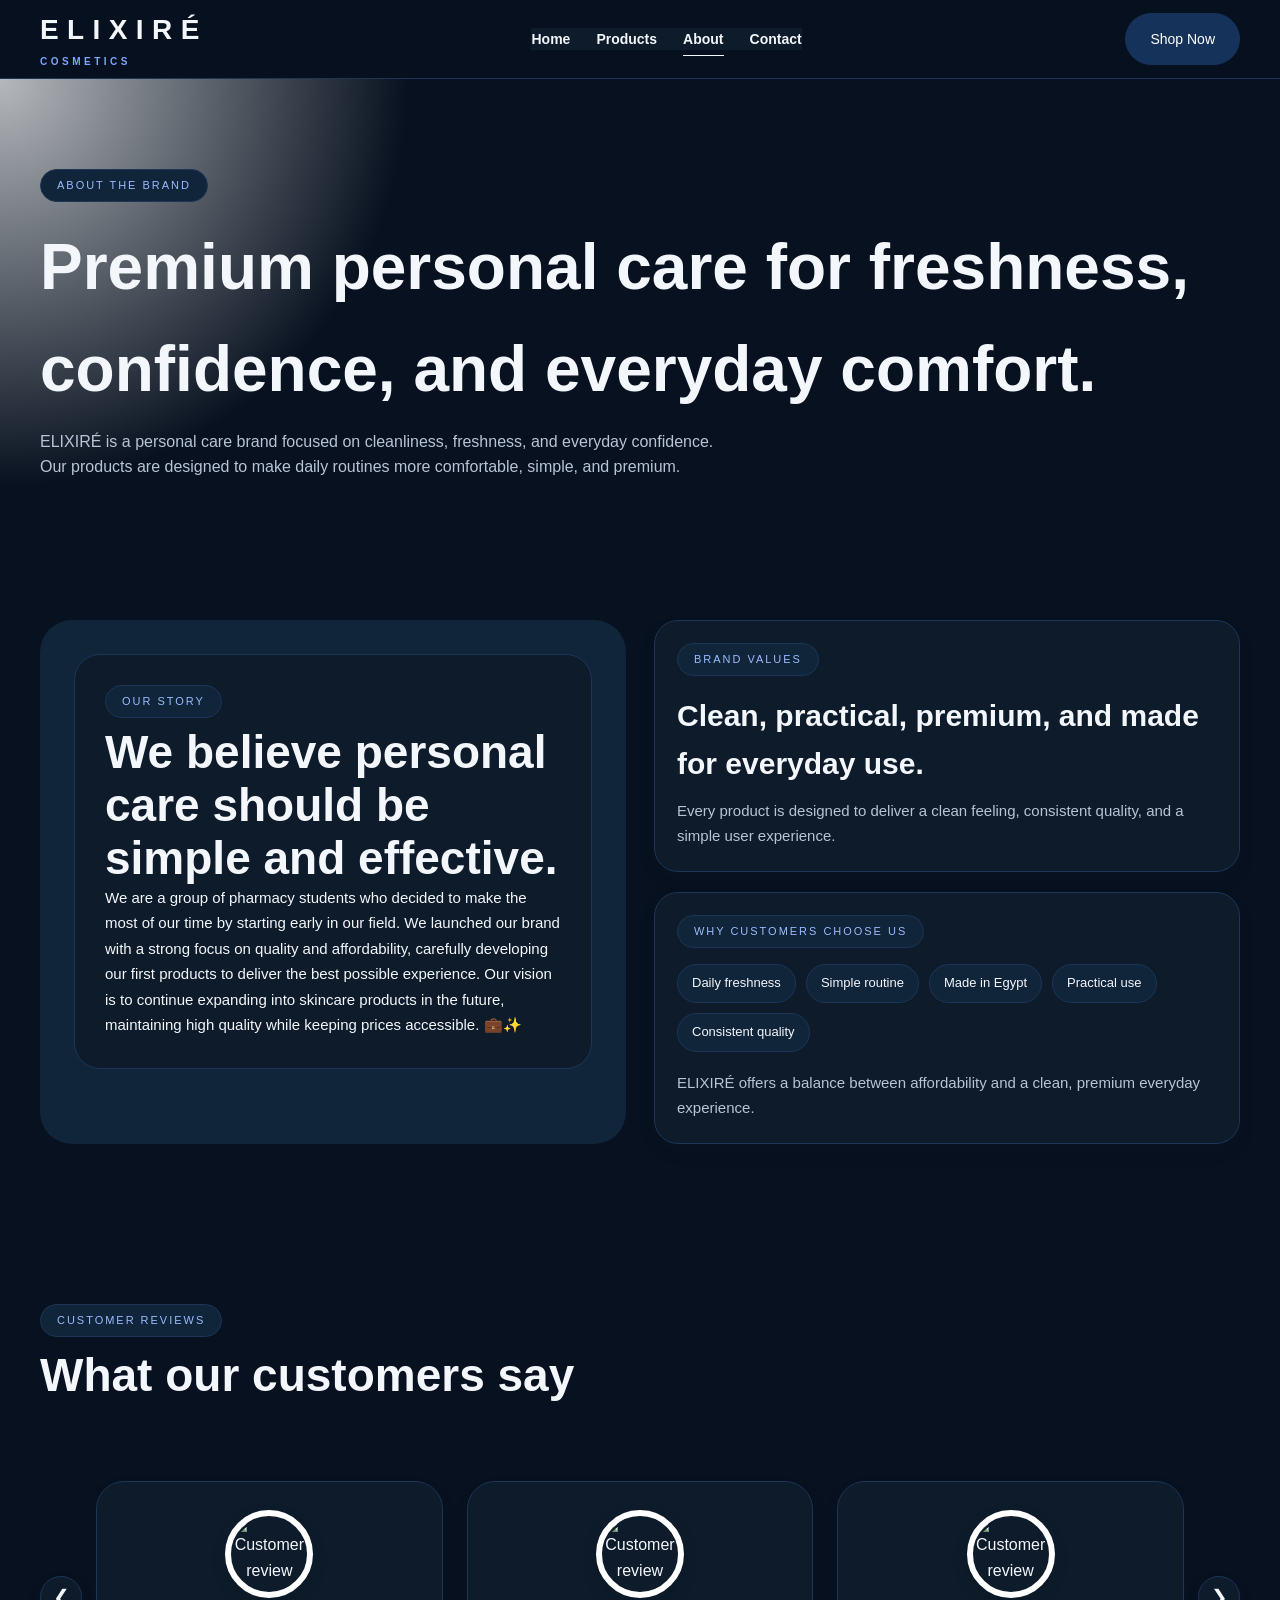
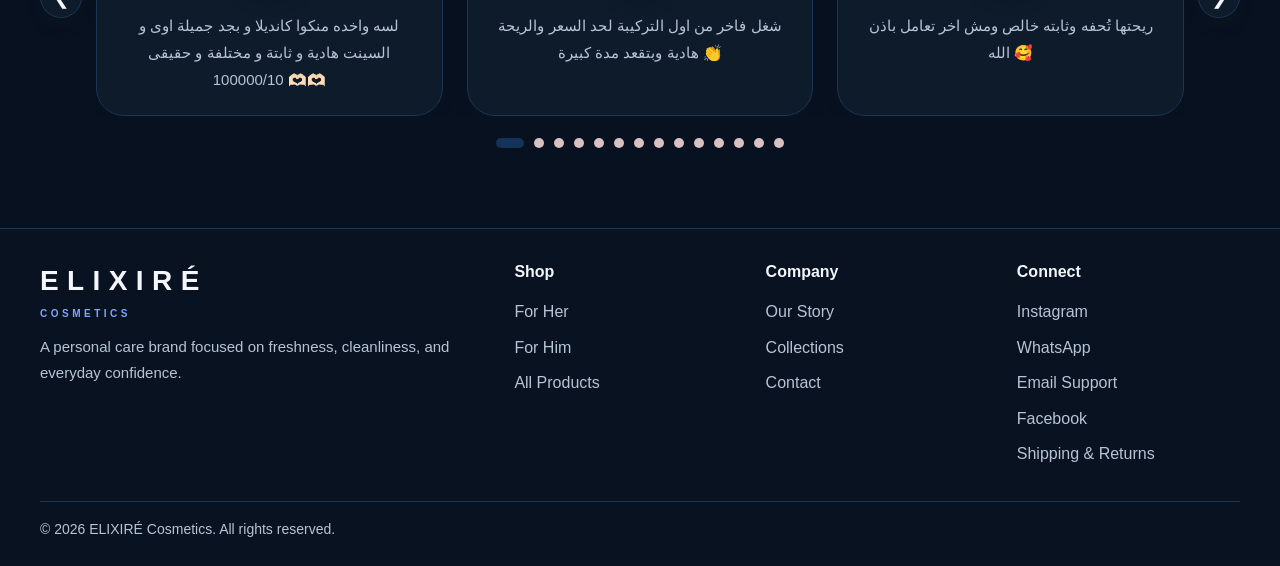
==== about.html @ 91dcfd7d "Add files via upload" ====
<!DOCTYPE html>
<html lang="en">
<head>
  <meta charset="UTF-8" />
  <meta name="viewport" content="width=device-width, initial-scale=1.0" />
  <title>About - ELIXIRÉ</title>
<script>
(function () {
  var theme = localStorage.getItem('theme');
  if (theme !== 'light') {
    document.documentElement.classList.add('dark-mode');
  }
})();
</script>
<link rel="icon" type="image/png" href="images/imageselixire-logo.jpeg">
<link rel="stylesheet" href="style.css">
</head>
<body>
  <header class="site-header">
    <div class="container header-wrap">
      <a class="logo" href="index.html">ELIXIRÉ <small>COSMETICS</small></a>
      <button class="menu-toggle" aria-label="Open menu">☰</button>
      <nav class="nav">
        <a href="index.html">Home</a>
        <a href="products.html">Products</a>
        <a href="about.html" class="active">About</a>
        <a href="contact.html">Contact</a>
      </nav>
      <a class="btn btn-dark" href="products.html">Shop Now</a>
    </div>
  </header>

  <!-- HERO -->
  <section class="page-hero">
    <div class="container">
      <span class="badge">About the brand</span>
      <h1>Premium personal care for freshness, confidence, and everyday comfort.</h1>
      <p>
        ELIXIRÉ is a personal care brand focused on cleanliness, freshness, and everyday confidence.
        Our products are designed to make daily routines more comfortable, simple, and premium.
      </p>
    </div>
  </section>

  <!-- STORY -->
  <section class="section">
    <div class="container grid-2">
      <div class="story-block">
        <div class="story-inner">
          <span class="badge">Our story</span>
          <h2>We believe personal care should be simple and effective.</h2>
          <p class="subtle">
            We are a group of pharmacy students who decided to make the most of our time by starting early in our field. We launched our brand with a strong focus on quality and affordability, carefully developing our first products to deliver the best possible experience. Our vision is to continue expanding into skincare products in the future, maintaining high quality while keeping prices accessible. 💼✨
          </p>
        </div>
      </div>

      <!-- VALUES -->
      <div>
        <div class="card" style="margin-bottom: 20px;">
          <span class="badge">Brand values</span>
          <h3 style="font-size: 30px; margin: 16px 0 10px;">
            Clean, practical, premium, and made for everyday use.
          </h3>
          <p class="subtle">
            Every product is designed to deliver a clean feeling, consistent quality, and a simple user experience.
          </p>
        </div>

        <div class="card">
          <span class="badge">Why customers choose us</span>
          <div class="list-inline" style="margin-top: 16px;">
            <span class="tag">Daily freshness</span>
            <span class="tag">Simple routine</span>
            <span class="tag">Made in Egypt</span>
            <span class="tag">Practical use</span>
            <span class="tag">Consistent quality</span>
          </div>
          <p class="subtle" style="margin-top: 18px;">
            ELIXIRÉ offers a balance between affordability and a clean, premium everyday experience.
          </p>
        </div>
      </div>
    </div>
  </section>
<section class="section">
  <div class="container">
    <span class="badge">Customer Reviews</span>
    <h2 style="margin:12px 0 0;">What our customers say</h2>

    <div class="reviews-slider-manual" id="reviewsSlider">
      <button class="slider-arrow prev" type="button" id="reviewsPrev">&#10094;</button>

      <div class="reviews-viewport">
        <div class="reviews-track-manual" id="reviewsTrack">

          <div class="review-card">
            <img src="images/girl.jpeg" class="avatar" alt="Customer review">
            <p>لسه واخده منكوا كانديلا و بجد جميلة اوى و السينت هادية و ثابتة و مختلفة و حقيقى 100000/10 🫶🏻🫶🏻</p>
          </div>

          <div class="review-card">
            <img src="images/boy.jpeg" class="avatar" alt="Customer review">
            <p>شغل فاخر من اول التركيبة لحد السعر والريحة هادية وبتقعد مدة كبيرة 👏</p>
          </div>

          <div class="review-card">
            <img src="images/girl.jpeg" class="avatar" alt="Customer review">
            <p>ريحتها تُحفه وثابته خالص ومش اخر تعامل باذن الله 🥰</p>
          </div>

          <div class="review-card">
            <img src="images/boy.jpeg" class="avatar" alt="Customer review">
            <p>منتج محترم وكويس جدا بالتوفيق ♥️</p>
          </div>

          <div class="review-card">
            <img src="images/girl.jpeg" class="avatar" alt="Customer review">
            <p>بقيت مستغنيه عن كل البريفوم الى عندي وبستخدم البادي اسبلاش بتاعكو من كتر ما هو تحفه ❤️</p>
          </div>

          <div class="review-card">
            <img src="images/girl.jpeg" class="avatar" alt="Customer review">
            <p>ريحه كل حاجه لسه في ايدي بعد ما غسلتها كمان بجد تحفه❤️</p>
          </div>

          <div class="review-card">
            <img src="images/girl.jpeg" class="avatar" alt="Customer review">
            <p>احلي بادي اسبلاش جربته و الثبات تحفه ده غير ان الرشه تحس انها رشه طفايه حريق 😂❤️</p>
          </div>

          <div class="review-card">
            <img src="images/girl.jpeg" class="avatar" alt="Customer review">
            <p>جربتهم كلهم بجد الروايح لذيذة اويي و ثباتها فوق الروعة فعلا قعد لتاني يوم 🫶🏻</p>
          </div>

          <div class="review-card">
            <img src="images/boy.jpeg" class="avatar" alt="Customer review">
            <p>ال body splash تحفهههههه بجد ربنا يوفقكم ♥️♥️♥️</p>
          </div>

          <div class="review-card">
            <img src="images/boy.jpeg" class="avatar" alt="Customer review">
            <p>انا خدت من عندكم اربع ازايز و الميكس بين Lilia و Jaguar طلع ريحة فوق الوصف ❤️❤️</p>
          </div>

          <div class="review-card">
            <img src="images/boy.jpeg" class="avatar" alt="Customer review">
            <p>المنتج رهيب وثباته عالي والكمية كويسه بالنسبه للسعر والعطر ليه هيبه.</p>
          </div>

          <div class="review-card">
            <img src="images/girl.jpeg" class="avatar" alt="Customer review">
            <p>استنوني اول الشهر وانا بطلب فيورا مره تاني ولسا ريحته ثابته في أيدي 😍🤍🤍</p>
          </div>

          <div class="review-card">
            <img src="images/girl.jpeg" class="avatar" alt="Customer review">
            <p>البادي سبلاش تحفه اوي وثابت بشكل مش طبيعي والريحه بجد خطيره ❤️</p>
          </div>

          <div class="review-card">
            <img src="images/girl.jpeg" class="avatar" alt="Customer review">
            <p>اشتريت من البراند الخطير دا والريحه تحفه وجديده جدا وتركيزه خطير وثباته روعه بجد 🤍</p>
          </div>

          <div class="review-card">
            <img src="images/boy.jpeg" class="avatar" alt="Customer review">
            <p>ريفيو ايه انتو شغلكم بيتكلم على نفسو تسلم ايديكوا بجد فنانين 🔥🔥🔥</p>
          </div>

          <div class="review-card">
            <img src="images/girl.jpeg" class="avatar" alt="Customer review">
            <p>أنا من اوائل الناس اللي اشترت وبقيت بعتمده والله تحفه وثباته خطير ❤️❤️❤️</p>
          </div>

        </div>
      </div>

      <button class="slider-arrow next" type="button" id="reviewsNext">&#10095;</button>
    </div>

    <div class="slider-dots" id="reviewsDots"></div>
  </div>
</section>
  <!-- FOOTER -->
  <footer class="footer">
    <div class="container footer-grid">
      <div>
        <div class="logo">ELIXIRÉ <small>COSMETICS</small></div>
        <p class="subtle" style="max-width: 420px; margin-top: 12px;">
          A personal care brand focused on freshness, cleanliness, and everyday confidence.
        </p>
      </div>

      <div>
  <h4>Shop</h4>
  <ul>
    <li><a href="products.html#for-her">For Her</a></li>
    <li><a href="products.html#for-him">For Him</a></li>
    <li><a href="products.html">All Products</a></li>
  </ul>
</div>

      <div>
        <h4>Company</h4>
        <ul>
          <li><a href="about.html">Our Story</a></li>
          <li><a href="products.html">Collections</a></li>
          <li><a href="contact.html">Contact</a></li>
        </ul>
      </div>

      <div>
        <h4>Connect</h4>
        <ul>
          <li><a href="https://www.instagram.com/elixire_cosmetics?igsh=MWIwa283ZzNlaWQ4eQ==" target="_blank">Instagram</a></li>
          <li><a href="https://wa.me/201558877652" target="_blank">WhatsApp</a></li>
          <li><a href="mailto:elixire.cosmetics@gmail.com">Email Support</a></li>
          <li><a href="https://www.facebook.com/share/1Ev4uXdosv/" target="_blank">Facebook</a></li>
          <li><a href="returns.html">Shipping & Returns</a></li>
        </ul>
      </div>
    </div>

    <div class="container copyright">© 2026 ELIXIRÉ Cosmetics. All rights reserved.</div>
  </footer>

  <script src="script.js"></script>
</body>
</html>
---- style.css ----
/* ===== Anti-Flicker Patch ===== */
html{
  background:#07111f;
}

html:not(.dark-mode){
  background:#f8f2f1;
}

html, body{
  transition: none !important;
}

:root{
  --bg:#f8f2f1;
  --bg-soft:#fffafa;
  --surface:#ffffff;
  --text:#2f2122;
  --muted:#725d61;
  --line:#eadbdd;
  --accent:#9d7e83;
  --dark:#2f2122;
  --light:#f5e5e6;
  --radius-xl:32px;
  --radius-lg:24px;
  --radius-md:18px;
  --shadow:0 20px 60px rgba(79,47,52,.10);
  --container:1200px;
}

/* Dark theme variables */
html.dark-mode,
body.dark-mode{
  --bg:#07111f;
  --bg-soft:#0b1626;
  --surface:#0d1b2a;
  --text:#f3f6fb;
  --muted:#b8c4d6;
  --line:#1d3557;
  --accent:#7fa6ff;
  --dark:#15325b;
  --light:#10243a;
  --shadow:0 20px 60px rgba(0,0,0,.35);
}

*{
  box-sizing:border-box;
  margin:0;
  padding:0;
}

html{
  scroll-behavior:smooth;
  background:var(--bg);
}

body{
  font-family:Arial, Helvetica, sans-serif;
  color:var(--text);
  background:var(--bg);
  line-height:1.6;
}

a{
  text-decoration:none;
  color:inherit;
}

img{
  max-width:100%;
  display:block;
}

.container{
  width:min(var(--container), calc(100% - 40px));
  margin:auto;
}

.section{
  padding:80px 0;
}

.subtle{
  color:var(--muted);
  font-size:15px;
  line-height:1.7;
}

.btn{
  display:inline-block;
  border:1px solid var(--dark);
  padding:14px 24px;
  border-radius:999px;
  transition:.25s ease;
  font-size:14px;
  cursor:pointer;
}

.btn:hover{
  transform:translateY(-2px);
}

.btn-dark{
  background:var(--dark);
  color:#fff;
}

.btn-light{
  background:#fff;
  color:var(--text);
}

body.dark-mode .btn-light{
  background:var(--surface);
  color:var(--text);
  border-color:var(--line);
}

.badge{
  display:inline-flex;
  align-items:center;
  justify-content:center;
  padding:10px 16px;
  border:1px solid #d8c1c4;
  background:rgba(255,255,255,.7);
  color:var(--accent);
  border-radius:999px;
  letter-spacing:.18em;
  text-transform:uppercase;
  font-size:11px;
  line-height:1;
  white-space:nowrap;
}

body.dark-mode .badge{
  background:#10243a;
  border-color:#1d3557;
  color:#9bbcff;
}

.site-header{
  position:sticky;
  top:0;
  z-index:1000;
  background:rgba(248,242,241,.92);
  backdrop-filter:blur(10px);
  border-bottom:1px solid var(--line);
}

body.dark-mode .site-header{
  background:rgba(7,17,31,.92);
  border-bottom:1px solid var(--line);
}

.header-wrap{
  display:flex;
  align-items:center;
  justify-content:space-between;
  gap:20px;
  min-height:78px;
}

.logo{
  font-size:28px;
  font-weight:700;
  letter-spacing:.30em;
}

.logo small{
  display:block;
  font-size:10px;
  letter-spacing:.35em;
  color:var(--accent);
  margin-top:2px;
}

.logo img{
  height:50px;
  width:120px;
  object-fit:cover;
  border-radius:6px;
}

.nav{
  display:flex;
  gap:26px;
  align-items:center;
  font-size:14px;
  font-weight:600;
}

.nav a{
  position:relative;
}

.nav a::after{
  content:"";
  position:absolute;
  left:0;
  bottom:-6px;
  width:0;
  height:1px;
  background:var(--text);
  transition:.25s;
}

.nav a:hover::after,
.nav a.active::after{
  width:100%;
}

.menu-toggle{
  display:none;
  background:none;
  border:none;
  font-size:28px;
  cursor:pointer;
  color:var(--text);
}

.theme-toggle{
  width:46px;
  height:46px;
  border-radius:50%;
  border:1px solid var(--line);
  background:var(--surface);
  color:var(--text);
  cursor:pointer;
  font-size:18px;
  display:flex;
  align-items:center;
  justify-content:center;
  transition:.3s ease;
}

.theme-toggle:hover{
  transform:translateY(-2px) scale(1.05);
}

.hero{
  position:relative;
  overflow:hidden;
  background:
    radial-gradient(circle at top right, rgba(255,255,255,.8), transparent 28%),
    radial-gradient(circle at bottom left, rgba(214,171,177,.25), transparent 30%),
    var(--bg);
}

.hero-grid{
  min-height:84vh;
  display:grid;
  grid-template-columns:1.1fr .9fr;
  gap:40px;
  align-items:center;
}

.hero h1{
  font-size:clamp(42px,6vw,78px);
  line-height:1.08;
  margin:18px 0 0;
  max-width:720px;
}

.lead{
  font-size:18px;
  color:var(--muted);
  max-width:620px;
  margin-top:22px;
}

.hero-actions{
  display:flex;
  gap:14px;
  flex-wrap:wrap;
  margin-top:30px;
}

.stats{
  margin-top:34px;
  padding-top:24px;
  border-top:1px solid #e4d1d3;
  display:grid;
  grid-template-columns:repeat(3,1fr);
  gap:14px;
  max-width:520px;
}

.stats strong{
  display:block;
  font-size:28px;
}

.stats span{
  font-size:14px;
  color:#7c666a;
}

body.dark-mode .stats{
  border-top:1px solid var(--line);
}

body.dark-mode .stats span{
  color:var(--muted);
}

.hero-card{
  border:1px solid rgba(255,255,255,.7);
  background:rgba(255,255,255,.62);
  border-radius:var(--radius-xl);
  padding:20px;
  box-shadow:var(--shadow);
}

body.dark-mode .hero-card,
body.dark-mode .mock-small,
body.dark-mode .mock-panel,
body.dark-mode .card,
body.dark-mode .info-item,
body.dark-mode .order-form-box,
body.dark-mode .review-card,
body.dark-mode .why-card,
body.dark-mode .cta-box{
  background:var(--surface);
  color:var(--text);
  border-color:var(--line);
}

.hero-card-grid{
  display:grid;
  grid-template-columns:1.15fr .85fr;
  gap:20px;
}

.mock-big{
  min-height:420px;
  border-radius:26px;
  padding:24px;
  background:linear-gradient(135deg,#f2dfe1,#f8eceb,#ffffff);
}

body.dark-mode .mock-big{
  background:linear-gradient(135deg,#0d1b2a,#10243a,#0b1626);
}

.mock-panel{
  height:100%;
  border:1px solid rgba(255,255,255,.75);
  background:rgba(255,255,255,.45);
  border-radius:22px;
  padding:22px;
  display:flex;
  flex-direction:column;
  justify-content:space-between;
}

.mock-small{
  border-radius:24px;
  padding:22px;
  border:1px solid var(--line);
  background:#fff9f8;
}

.mock-dark{
  background:var(--dark);
  color:#fff;
  border-color:transparent;
}

body.dark-mode .mock-dark{
  background:#081220;
}

.grid-2{
  display:grid;
  grid-template-columns:repeat(2,1fr);
  gap:28px;
}

.grid-3{
  display:grid;
  grid-template-columns:repeat(3,1fr);
  gap:24px;
}

.grid-4{
  display:grid;
  grid-template-columns:repeat(4,1fr);
  gap:24px;
}

.card{
  background:var(--surface);
  border:1px solid var(--line);
  border-radius:var(--radius-lg);
  padding:22px;
  box-shadow:0 8px 20px rgba(79,47,52,.05);
}

.product-card{
  position:relative;
  transition:.25s ease;
}

.product-card:hover{
  transform:translateY(-5px);
  box-shadow:var(--shadow);
}

.product-image{
  height:280px;
  border-radius:24px;
  overflow:hidden;
  background:#fff;
  display:flex;
  align-items:center;
  justify-content:center;
  padding:14px;
  border:1px solid #f0e2e3;
}

body.dark-mode .product-image{
  background:#0b1626;
  border-color:var(--line);
}

.product-image img{
  width:100%;
  height:100%;
  object-fit:contain;
  display:block;
}

.price{
  padding:10px 16px;
  background:#f7edee;
  border-radius:999px;
  font-size:14px;
  white-space:nowrap;
}

body.dark-mode .price{
  background:#10243a;
}

.section-head{
  display:flex;
  align-items:end;
  justify-content:space-between;
  gap:20px;
  margin-bottom:24px;
}

.section-head h2,
.section h2{
  margin:8px 0 0;
  font-size:clamp(30px,4vw,46px);
  line-height:1.15;
}

.feature-icon{
  width:44px;
  height:44px;
  border-radius:50%;
  border:1px solid #e8d4d7;
  background:#fdf6f5;
  margin-bottom:16px;
}

body.dark-mode .feature-icon{
  background:#10243a;
  border-color:var(--line);
}

.story-block{
  padding:34px;
  border-radius:var(--radius-xl);
  background:linear-gradient(135deg,#f0dddd,#fdf6f5);
}

.story-inner{
  border:1px solid rgba(255,255,255,.75);
  background:rgba(255,255,255,.52);
  border-radius:26px;
  padding:30px;
}

body.dark-mode .story-block{
  background:#10243a;
}

body.dark-mode .story-inner{
  background:#0d1b2a;
  border-color:#1d3557;
}

body.dark-mode .story-inner h2,
body.dark-mode .story-inner h3{
  color:#f3f6fb;
}

body.dark-mode .story-inner .subtle,
body.dark-mode .story-inner p{
  color:#b8c4d6;
}

.dark-section{
  background:var(--dark);
  color:#fff;
}

.dark-section .subtle{
  color:rgba(255,255,255,.76);
}

.testimonial{
  background:rgba(255,255,255,.05);
  border:1px solid rgba(255,255,255,.08);
}

.cta-box{
  padding:34px;
  border-radius:var(--radius-xl);
}

.footer{
  border-top:1px solid var(--line);
  background:var(--bg-soft);
  padding:30px 0 10px;
}

body.dark-mode .footer{
  background:#081220;
  border-top:1px solid var(--line);
}

.footer-grid{
  display:grid;
  grid-template-columns:2fr 1fr 1fr 1fr;
  gap:28px;
}

.footer h4{
  margin:0 0 14px;
  font-size:16px;
}

.footer ul{
  list-style:none;
  padding:0;
  margin:0;
}

.footer li{
  margin:10px 0;
  color:var(--muted);
}

.copyright{
  border-top:1px solid var(--line);
  margin-top:24px;
  padding:16px 0;
  color:var(--muted);
  font-size:14px;
}

.page-hero{
  padding:90px 0 60px;
  background:radial-gradient(circle at top left, rgba(255,255,255,.7), transparent 30%), var(--bg);
}

.page-hero h1{
  margin:14px 0 8px;
  font-size:clamp(40px,5vw,68px);
}

.page-hero p{
  max-width:680px;
  color:var(--muted);
}

.contact-wrap{
  display:grid;
  grid-template-columns:1fr .95fr;
  gap:28px;
}

.form-group{
  margin-bottom:16px;
}

label{
  display:block;
  margin-bottom:8px;
  font-size:14px;
}

input,
textarea,
select{
  width:100%;
  padding:14px 16px;
  border-radius:16px;
  border:1px solid var(--line);
  font:inherit;
  background:#fff;
  color:var(--text);
  outline:none;
}

body.dark-mode input,
body.dark-mode textarea,
body.dark-mode select{
  background:#0b1626;
  color:var(--text);
  border-color:var(--line);
}

body.dark-mode input::placeholder,
body.dark-mode textarea::placeholder{
  color:#8ea1bc;
}

textarea{
  min-height:140px;
  resize:vertical;
}

input:focus,
textarea:focus,
select:focus{
  border-color:var(--accent);
}

.list-inline{
  display:flex;
  flex-wrap:wrap;
  gap:10px;
}

.tag{
  padding:8px 14px;
  border-radius:999px;
  background:#f7edee;
  font-size:13px;
}

body.dark-mode .tag{
  background:#10243a;
}

.info-list{
  display:grid;
  gap:14px;
}

.info-item{
  padding:18px;
  border:1px solid var(--line);
  border-radius:20px;
  background:#fff;
}

.note{
  background:#fff6ea;
  border:1px solid #f0d9af;
  padding:16px 18px;
  border-radius:18px;
  color:#6f5835;
}

body.dark-mode .note{
  background:#10243a;
  border-color:#1d3557;
  color:#dce8ff;
}

.product-info{
  margin-top:18px;
}

.product-info h3{
  margin:0 0 8px;
  font-size:22px;
}

.product-info p{
  margin:0;
}

.featured-home-card{
  display:flex;
  flex-direction:column;
  justify-content:space-between;
  min-height:100%;
}

.featured-home-card .product-image{
  height:320px;
  background:#fff;
}

body.dark-mode .featured-home-card .product-image{
  background:#0b1626;
}

.featured-home-card .product-info{
  padding-top:18px;
}

.featured-home-card .product-info h3{
  font-size:24px;
  margin-bottom:10px;
}

.full-btn{
  width:100%;
  text-align:center;
  margin-top:18px;
}

.feature-clean-card{
  min-height:100%;
}

.clean-side-card{
  min-height:160px;
  display:flex;
  flex-direction:column;
  justify-content:center;
}

.dark-mini-card{
  background:var(--dark);
  color:#fff;
  border-color:transparent;
}

.dark-mini-card .subtle{
  color:rgba(255,255,255,.78);
}

.size-show-card{
  min-height:180px;
  display:flex;
  flex-direction:column;
  justify-content:center;
}

.home-cta-box{
  background:#fff;
}

/* Reviews slider manual */
.reviews-slider-manual{
  position:relative;
  margin-top:30px;
  padding:30px 56px 0;
}

.reviews-viewport{
  overflow:hidden;
  padding-top:20px;
}

.reviews-track-manual{
  display:flex;
  gap:24px;
  transition:transform .45s ease;
  will-change:transform;
  align-items:stretch;
}

.review-card{
  width:calc((100% - 48px) / 3);
  min-width:calc((100% - 48px) / 3);
  background:#fff;
  border:1px solid var(--line);
  border-radius:28px;
  padding:28px 20px 22px;
  text-align:center;
  position:relative;
  flex-shrink:0;
  box-shadow:0 8px 20px rgba(79,47,52,.05);
}

.avatar{
  width:88px;
  height:88px;
  border-radius:50%;
  object-fit:cover;
  display:block;
  margin:0 auto 14px;
  border:6px solid #fff;
  box-shadow:0 6px 18px rgba(0,0,0,.08);
}

.review-card p{
  margin:0;
  font-size:15px;
  line-height:1.8;
  color:var(--muted);
}

.slider-arrow{
  position:absolute;
  top:58%;
  transform:translateY(-50%);
  width:42px;
  height:42px;
  border:1px solid var(--line);
  border-radius:50%;
  background:#fff;
  color:var(--text);
  font-size:20px;
  cursor:pointer;
  z-index:2;
  box-shadow:0 8px 18px rgba(79,47,52,.08);
}

body.dark-mode .slider-arrow{
  background:var(--surface);
  color:var(--text);
}

.slider-arrow.prev{
  left:0;
}

.slider-arrow.next{
  right:0;
}

.slider-arrow:hover{
  background:var(--dark);
  color:#fff;
  border-color:var(--dark);
}

.slider-dots{
  display:flex;
  justify-content:center;
  gap:10px;
  margin-top:22px;
}

.slider-dot{
  width:10px;
  height:10px;
  border-radius:50%;
  background:#d8c1c4;
  cursor:pointer;
  transition:.25s ease;
  border:none;
}

.slider-dot.active{
  width:28px;
  border-radius:999px;
  background:var(--dark);
}

/* Hero brand */
.hero-brand{
  padding:0;
  background:var(--bg);
}

.hero-brand-grid{
  display:grid;
  grid-template-columns:1.15fr 0.85fr;
  min-height:calc(100vh - 78px);
  align-items:stretch;
}

.hero-brand-image{
  display:flex;
  align-items:stretch;
  justify-content:center;
  overflow:hidden;
  background:#111;
}

.hero-brand-image img{
  width:100%;
  height:100%;
  object-fit:cover;
  display:block;
}

.hero-brand-content{
  display:flex;
  flex-direction:column;
  justify-content:center;
  padding:60px 48px;
}

.hero-brand-content h1{
  font-size:clamp(42px, 5vw, 74px);
  line-height:1.08;
  margin:18px 0 0;
}

.hero-brand-content .lead{
  margin-top:22px;
  max-width:520px;
}

.hero-brand-content .stats{
  max-width:480px;
}

body.dark-mode .hero-brand-image{
  background:#020812;
}

/* Why section */
.why-section{
  padding:80px 0;
  text-align:center;
}

.why-header{
  max-width:700px;
  margin:auto;
}

.why-header h2{
  margin:12px 0;
}

.why-header p{
  color:var(--muted);
  font-size:15px;
  line-height:1.7;
}

.why-grid{
  display:grid;
  grid-template-columns:repeat(3,1fr);
  gap:24px;
  margin-top:40px;
}

.why-card{
  padding:28px;
  border-radius:22px;
  border:1px solid var(--line);
  background:#fff;
  transition:.3s;
}

.why-card:hover{
  transform:translateY(-6px);
  box-shadow:0 10px 25px rgba(0,0,0,.06);
}

.why-card h3{
  margin-bottom:8px;
}

.why-card p{
  color:var(--muted);
  font-size:14px;
}

/* Product ordering */
.sizes{
  display:grid;
  grid-template-columns:repeat(3, 1fr);
  gap:10px;
  margin-top:16px;
  position:relative;
  z-index:5;
}

.size-item{
  background:#f7edee;
  border-radius:14px;
  padding:12px 10px;
  text-align:center;
  display:flex;
  flex-direction:column;
  gap:4px;
  border:1px solid #f0e0e2;
  cursor:pointer;
  transition:.2s ease;
  user-select:none;
  pointer-events:auto;
}

.size-item:hover{
  transform:translateY(-2px);
}

.size-item span{
  color:var(--muted);
  font-size:13px;
}

.size-item strong{
  color:var(--text);
  font-size:14px;
}

.size-item.active{
  background:#2f2122;
  border-color:#2f2122;
}

.size-item.active span,
.size-item.active strong{
  color:#fff;
}

body.dark-mode .size-item{
  background:#10243a;
  border-color:var(--line);
}

body.dark-mode .size-item.active{
  background:#1f4b99;
  border-color:#1f4b99;
}

.order-form-box{
  display:none;
  margin-top:18px;
  padding:18px;
  border:1px solid var(--line);
  border-radius:20px;
  background:#fff;
}

.order-form-box.show{
  display:block;
}

.order-form-box h4{
  margin-bottom:14px;
  font-size:18px;
}

.selected-size-text{
  margin-bottom:14px;
  font-size:14px;
  color:var(--muted);
}

.selected-size-text span{
  font-weight:bold;
  color:var(--text);
}

.customer-notes{
  min-height:100px;
}

/* Payment */
.payment-options{
  display:flex;
  flex-direction:column;
  gap:10px;
  margin-top:10px;
}

.payment-item{
  padding:12px 14px;
  border:1px solid var(--line);
  border-radius:14px;
  background:#f7edee;
  color:var(--text);
  cursor:pointer;
  transition:.25s ease;
  user-select:none;
}

.payment-item small{
  display:block;
  margin-top:4px;
  font-size:12px;
  color:var(--muted);
}

.payment-item:hover{
  transform:translateY(-2px);
}

.payment-item.active{
  background:#2f2122;
  border-color:#2f2122;
  color:#fff;
}

.payment-item.active small{
  color:#fff;
}

body.dark-mode .payment-item{
  background:#10243a;
  border-color:#1d3557;
  color:#f3f6fb;
}

body.dark-mode .payment-item small{
  color:#b8c4d6;
}

body.dark-mode .payment-item.active{
  background:#1f4b99;
  border-color:#1f4b99;
  color:#fff;
}

body.dark-mode .payment-item.active small{
  color:#fff;
}

/* Responsive */
@media (max-width:992px){
  .hero-grid,
  .grid-4,
  .grid-3,
  .grid-2,
  .footer-grid,
  .contact-wrap,
  .hero-card-grid{
    grid-template-columns:1fr;
  }

  .nav{
    position:absolute;
    left:20px;
    right:20px;
    top:78px;
    background:#fff;
    border:1px solid var(--line);
    border-radius:24px;
    padding:20px;
    display:none;
    flex-direction:column;
    align-items:flex-start;
    box-shadow:var(--shadow);
  }

  body.dark-mode .nav{
    background:var(--surface);
  }

  .nav.open{
    display:flex;
  }

  .menu-toggle{
    display:block;
  }

  .header-wrap .btn{
    display:none;
  }

  .hero-brand-grid{
    grid-template-columns:1fr;
    min-height:auto;
  }

  .hero-brand-image{
    min-height:420px;
  }

  .hero-brand-content{
    padding:40px 20px 60px;
  }

  .why-grid{
    grid-template-columns:1fr;
  }

  .review-card{
    width:calc((100% - 24px) / 2);
    min-width:calc((100% - 24px) / 2);
  }
}

@media (max-width:640px){
  .container{
    width:min(var(--container), calc(100% - 24px));
  }

  .section{
    padding:64px 0;
  }

  .stats{
    grid-template-columns:1fr 1fr;
  }

  .hero-card,
  .card,
  .story-inner,
  .story-block,
  .cta-box{
    padding:18px;
  }

  .mock-big{
    min-height:320px;
  }

  .product-image{
    height:240px;
    padding:10px;
  }

  .featured-home-card .product-image{
    height:260px;
  }

  .hero-brand-image{
    min-height:300px;
  }

  .hero-brand-content{
    padding:32px 16px 48px;
  }

  .reviews-slider-manual{
    padding:20px 0 0;
  }

  .reviews-viewport{
    padding-top:10px;
  }

  .review-card{
    width:100%;
    min-width:100%;
  }

  .slider-arrow{
    display:none;
  }

  .avatar{
    width:76px;
    height:76px;
    margin:0 auto 12px;
  }

  .sizes{
    grid-template-columns:1fr;
  }
}
/* ===== FORCE DARK MODE FIX ===== */

html.dark-mode .site-header{
  background: rgba(7,17,31,.92) !important;
  border-bottom:1px solid var(--line) !important;
}

html.dark-mode .nav{
  background: var(--surface) !important;
}

html.dark-mode .badge{
  background:#10243a !important;
  border-color:#1d3557 !important;
  color:#9bbcff !important;
}

html.dark-mode .btn-light{
  background:var(--surface) !important;
  color:var(--text) !important;
  border-color:var(--line) !important;
}

html.dark-mode input,
html.dark-mode textarea,
html.dark-mode select{
  background:#0b1626 !important;
  color:var(--text) !important;
  border-color:var(--line) !important;
}

html.dark-mode .info-item,
html.dark-mode .card,
html.dark-mode .review-card,
html.dark-mode .why-card,
html.dark-mode .order-form-box{
  background:var(--surface) !important;
  color:var(--text) !important;
  border-color:var(--line) !important;
}
/* ===== Remaining dark mode fixes ===== */

/* About page */
html.dark-mode .story-block{
  background:#10243a !important;
}

html.dark-mode .story-inner{
  background:#0d1b2a !important;
  border-color:#1d3557 !important;
}

html.dark-mode .story-inner h1,
html.dark-mode .story-inner h2,
html.dark-mode .story-inner h3,
html.dark-mode .story-inner p,
html.dark-mode .story-inner .subtle{
  color:#f3f6fb !important;
}

/* Tags / category pills */
html.dark-mode .tag{
  background:#10243a !important;
  color:#f3f6fb !important;
  border:1px solid #1d3557 !important;
}

/* Product price / size boxes */
html.dark-mode .price,
html.dark-mode .size-item,
html.dark-mode .payment-item{
  background:#10243a !important;
  color:#f3f6fb !important;
  border-color:#1d3557 !important;
}

html.dark-mode .size-item span,
html.dark-mode .size-item strong,
html.dark-mode .payment-item small{
  color:#f3f6fb !important;
}

/* Product image card if needed */
html.dark-mode .product-image{
  background:#0b1626 !important;
  border-color:#1d3557 !important;
}

/* Cards in general */
html.dark-mode .card,
html.dark-mode .why-card,
html.dark-mode .info-item,
html.dark-mode .review-card,
html.dark-mode .order-form-box,
html.dark-mode .cta-box,
html.dark-mode .hero-card,
html.dark-mode .mock-small,
html.dark-mode .mock-panel{
  background:var(--surface) !important;
  color:var(--text) !important;
  border-color:var(--line) !important;
}
.size-item.active{
  background:#1f4b99 !important;
  border-color:#1f4b99 !important;
}

.size-item.active span,
.size-item.active strong{
  color:#fff !important;
}

.payment-item.active{
  background:#1f4b99 !important;
  border-color:#1f4b99 !important;
  color:#fff !important;
}

.payment-item.active small{
  color:#fff !important;
}
/* ===== Visual fix for selected size and payment ===== */
.size-item.active {
  background: #1f4b99 !important;
  border: 1px solid #1f4b99 !important;
  box-shadow: 0 0 0 2px rgba(31, 75, 153, 0.25) !important;
  transform: translateY(-2px);
}

.size-item.active span,
.size-item.active strong {
  color: #ffffff !important;
}

.payment-item.active {
  background: #1f4b99 !important;
  border: 1px solid #1f4b99 !important;
  color: #ffffff !important;
  box-shadow: 0 0 0 2px rgba(31, 75, 153, 0.25) !important;
  transform: translateY(-2px);
}

.payment-item.active small {
  color: #ffffff !important;
}

/* Hover too */
.size-item:hover,
.payment-item:hover {
  transform: translateY(-2px);
}

/* Dark mode support */
html.dark-mode .size-item.active {
  background: #3b82f6 !important;
  border-color: #3b82f6 !important;
  box-shadow: 0 0 0 2px rgba(59, 130, 246, 0.28) !important;
}

html.dark-mode .payment-item.active {
  background: #3b82f6 !important;
  border-color: #3b82f6 !important;
  color: #ffffff !important;
  box-shadow: 0 0 0 2px rgba(59, 130, 246, 0.28) !important;
}

html.dark-mode .size-item.active span,
html.dark-mode .size-item.active strong,
html.dark-mode .payment-item.active small {
  color: #ffffff !important;
}

/* =========================
   CART STYLES
========================= */

.cart-btn{
  position:fixed;
  right:20px;
  bottom:20px;
  width:64px;
  height:64px;
  border:none;
  border-radius:50%;
  background:#3a2427;
  color:#fff;
  display:flex;
  align-items:center;
  justify-content:center;
  font-size:26px;
  cursor:pointer;
  z-index:9999;
  box-shadow:0 12px 30px rgba(0,0,0,.25);
}

.cart-count{
  position:absolute;
  top:-4px;
  right:-2px;
  min-width:24px;
  height:24px;
  padding:0 6px;
  border-radius:999px;
  background:#ff2d55;
  color:#fff;
  font-size:12px;
  font-weight:700;
  display:flex;
  align-items:center;
  justify-content:center;
}

.cart-overlay{
  position:fixed;
  inset:0;
  background:rgba(0,0,0,.55);
  display:none;
  align-items:center;
  justify-content:center;
  padding:20px;
  z-index:9998;
}

.cart-box{
  width:min(100%, 560px);
  max-height:90vh;
  overflow-y:auto;
  background:#ffffff;
  color:#2f2122;
  border:1px solid #eadbdd;
  border-radius:24px;
  padding:24px;
  box-shadow:0 24px 60px rgba(0,0,0,.20);
}

.cart-box h3{
  margin:0;
  color:#2f2122;
}

.cart-box label{
  color:#2f2122;
  font-weight:600;
}

.cart-box input,
.cart-box textarea{
  width:100%;
  background:#fff;
  color:#2f2122;
  border:1px solid #d9c8cb;
  border-radius:16px;
  padding:14px 16px;
}

.cart-box input::placeholder,
.cart-box textarea::placeholder{
  color:#8a767a;
}

.cart-box textarea{
  min-height:110px;
  resize:vertical;
}

.cart-item{
  display:flex;
  justify-content:space-between;
  align-items:center;
  gap:14px;
  padding:12px 0;
  border-bottom:1px solid #eee3e5;
}

.cart-item-info{
  flex:1;
  color:#2f2122;
}

.cart-item-info strong{
  color:#2f2122;
}

.cart-item-info small{
  color:#725d61;
}

.cart-item-actions{
  display:flex;
  align-items:center;
  gap:8px;
}

.qty-btn{
  width:30px;
  height:30px;
  border:none;
  border-radius:8px;
  background:#f1e7e8;
  color:#2f2122;
  cursor:pointer;
  font-size:16px;
  font-weight:700;
}

.remove-btn{
  border:none;
  border-radius:8px;
  background:#e5484d;
  color:#fff;
  padding:6px 10px;
  cursor:pointer;
  font-size:13px;
}

.cart-total{
  margin-top:18px;
  text-align:right;
  font-size:20px;
  font-weight:700;
  color:#2f2122;
}

.checkout-btn{
  width:100%;
  margin-top:16px;
  padding:14px 18px;
  border:none;
  border-radius:16px;
  background:#2f2122;
  color:#fff;
  font-size:15px;
  font-weight:700;
  cursor:pointer;
}

.quantity-box{
  display:flex;
  align-items:center;
  gap:14px;
  margin-top:14px;
}

.quantity-box button{
  width:34px;
  height:34px;
  border:none;
  border-radius:10px;
  background:#f1e7e8;
  color:#2f2122;
  font-size:18px;
  cursor:pointer;
}

.quantity-box .qty-value{
  min-width:24px;
  text-align:center;
  font-weight:700;
  color:var(--text);
}

/* payment in cart */
#checkoutPaymentOptions{
  display:flex;
  flex-direction:column;
  gap:10px;
}

#checkoutPaymentOptions .payment-item{
  background:#f8f1f2;
  border:1px solid #eadbdd;
  color:#2f2122;
  border-radius:14px;
  padding:12px 14px;
  cursor:pointer;
}

#checkoutPaymentOptions .payment-item small{
  display:block;
  margin-top:4px;
  color:#725d61;
}

#checkoutPaymentOptions .payment-item.active{
  background:#2f2122;
  border-color:#2f2122;
  color:#fff;
}

#checkoutPaymentOptions .payment-item.active small{
  color:#fff;
}

/* DARK MODE */
body.dark-mode .cart-box,
html.dark-mode .cart-box{
  background:#0d1b2a;
  color:#f3f6fb;
  border-color:#1d3557;
}

body.dark-mode .cart-box h3,
html.dark-mode .cart-box h3,
body.dark-mode .cart-box label,
html.dark-mode .cart-box label,
body.dark-mode .cart-total,
html.dark-mode .cart-total,
body.dark-mode .cart-item-info,
html.dark-mode .cart-item-info,
body.dark-mode .cart-item-info strong,
html.dark-mode .cart-item-info strong{
  color:#f3f6fb;
}

body.dark-mode .cart-item,
html.dark-mode .cart-item{
  border-bottom:1px solid #1d3557;
}

body.dark-mode .cart-item-info small,
html.dark-mode .cart-item-info small{
  color:#b8c4d6;
}

body.dark-mode .cart-box input,
html.dark-mode .cart-box input,
body.dark-mode .cart-box textarea,
html.dark-mode .cart-box textarea{
  background:#081220;
  color:#f3f6fb;
  border-color:#1d3557;
}

body.dark-mode .cart-box input::placeholder,
html.dark-mode .cart-box input::placeholder,
body.dark-mode .cart-box textarea::placeholder,
html.dark-mode .cart-box textarea::placeholder{
  color:#8ea1bc;
}

body.dark-mode .qty-btn,
html.dark-mode .qty-btn,
body.dark-mode .quantity-box button,
html.dark-mode .quantity-box button{
  background:#10243a;
  color:#f3f6fb;
}

body.dark-mode #checkoutPaymentOptions .payment-item,
html.dark-mode #checkoutPaymentOptions .payment-item{
  background:#10243a;
  border-color:#1d3557;
  color:#f3f6fb;
}

body.dark-mode #checkoutPaymentOptions .payment-item small,
html.dark-mode #checkoutPaymentOptions .payment-item small{
  color:#b8c4d6;
}

body.dark-mode #checkoutPaymentOptions .payment-item.active,
html.dark-mode #checkoutPaymentOptions .payment-item.active{
  background:#1f4b99;
  border-color:#1f4b99;
  color:#fff;
}

body.dark-mode #checkoutPaymentOptions .payment-item.active small,
html.dark-mode #checkoutPaymentOptions .payment-item.active small{
  color:#fff;
}

body.dark-mode .checkout-btn,
html.dark-mode .checkout-btn{
  background:#1f4b99;
}

/* mobile */
@media (max-width:640px){
  .cart-btn{
    width:58px;
    height:58px;
    font-size:22px;
    right:14px;
    bottom:14px;
  }

  .cart-box{
    padding:18px;
    border-radius:20px;
    max-height:88vh;
  }

  .cart-total{
    font-size:18px;
  }
}
#for-her,
#for-him{
  scroll-margin-top:120px;
}
/* =========================
   COLLECTION LINKS
========================= */
#for-her,
#for-him{
  scroll-margin-top:120px;
}

.collection-divider{
  margin:54px 0 20px;
  padding-top:10px;
  border-top:1px solid var(--line);
}

.collection-divider:first-of-type{
  margin-top:10px;
  padding-top:0;
  border-top:none;
}

.collection-title{
  margin:10px 0 8px;
  font-size:clamp(28px, 4vw, 38px);
  line-height:1.15;
}

.collection-divider .subtle{
  max-width:560px;
}

/* =========================
   CART STYLES
========================= */
.cart-btn{
  position:fixed;
  right:20px;
  bottom:20px;
  width:64px;
  height:64px;
  border:none;
  border-radius:50%;
  background:#3a2427;
  color:#fff;
  display:flex;
  align-items:center;
  justify-content:center;
  font-size:26px;
  cursor:pointer;
  z-index:9999;
  box-shadow:0 12px 30px rgba(0,0,0,.25);
}

.cart-count{
  position:absolute;
  top:-4px;
  right:-2px;
  min-width:24px;
  height:24px;
  padding:0 6px;
  border-radius:999px;
  background:#ff2d55;
  color:#fff;
  font-size:12px;
  font-weight:700;
  display:flex;
  align-items:center;
  justify-content:center;
}

.cart-overlay{
  position:fixed;
  inset:0;
  background:rgba(0,0,0,.55);
  display:none;
  align-items:center;
  justify-content:center;
  padding:20px;
  z-index:9998;
}

.cart-box{
  width:min(100%, 560px);
  max-height:90vh;
  overflow-y:auto;
  background:#ffffff;
  color:#2f2122;
  border:1px solid #eadbdd;
  border-radius:24px;
  padding:24px;
  box-shadow:0 24px 60px rgba(0,0,0,.20);
}

.cart-box h3{
  margin:0;
  color:#2f2122;
}

.cart-box label{
  color:#2f2122;
  font-weight:600;
}

.cart-box input,
.cart-box textarea{
  width:100%;
  background:#fff;
  color:#2f2122;
  border:1px solid #d9c8cb;
  border-radius:16px;
  padding:14px 16px;
}

.cart-box input::placeholder,
.cart-box textarea::placeholder{
  color:#8a767a;
}

.cart-box textarea{
  min-height:110px;
  resize:vertical;
}

.cart-item{
  display:flex;
  justify-content:space-between;
  align-items:center;
  gap:14px;
  padding:12px 0;
  border-bottom:1px solid #eee3e5;
}

.cart-item-info{
  flex:1;
  color:#2f2122;
}

.cart-item-info strong{
  color:#2f2122;
}

.cart-item-info small{
  color:#725d61;
}

.cart-item-actions{
  display:flex;
  align-items:center;
  gap:8px;
}

.qty-btn{
  width:30px;
  height:30px;
  border:none;
  border-radius:8px;
  background:#f1e7e8;
  color:#2f2122;
  cursor:pointer;
  font-size:16px;
  font-weight:700;
}

.remove-btn{
  border:none;
  border-radius:8px;
  background:#e5484d;
  color:#fff;
  padding:6px 10px;
  cursor:pointer;
  font-size:13px;
}

.cart-total{
  margin-top:18px;
  text-align:right;
  font-size:20px;
  font-weight:700;
  color:#2f2122;
}

.checkout-btn{
  width:100%;
  margin-top:16px;
  padding:14px 18px;
  border:none;
  border-radius:16px;
  background:#2f2122;
  color:#fff;
  font-size:15px;
  font-weight:700;
  cursor:pointer;
}

.checkout-btn:disabled{
  opacity:.7;
  cursor:not-allowed;
}

.quantity-box{
  display:flex;
  align-items:center;
  gap:14px;
  margin-top:14px;
}

.quantity-box button{
  width:34px;
  height:34px;
  border:none;
  border-radius:10px;
  background:#f1e7e8;
  color:#2f2122;
  font-size:18px;
  cursor:pointer;
}

.quantity-box .qty-value{
  min-width:24px;
  text-align:center;
  font-weight:700;
  color:var(--text);
}

#checkoutPaymentOptions{
  display:flex;
  flex-direction:column;
  gap:10px;
}

#checkoutPaymentOptions .payment-item{
  background:#f8f1f2;
  border:1px solid #eadbdd;
  color:#2f2122;
  border-radius:14px;
  padding:12px 14px;
  cursor:pointer;
}

#checkoutPaymentOptions .payment-item small{
  display:block;
  margin-top:4px;
  color:#725d61;
}

#checkoutPaymentOptions .payment-item.active{
  background:#2f2122;
  border-color:#2f2122;
  color:#fff;
}

#checkoutPaymentOptions .payment-item.active small{
  color:#fff;
}

/* DARK MODE */
body.dark-mode .cart-box,
html.dark-mode .cart-box{
  background:#0d1b2a;
  color:#f3f6fb;
  border-color:#1d3557;
}

body.dark-mode .cart-box h3,
html.dark-mode .cart-box h3,
body.dark-mode .cart-box label,
html.dark-mode .cart-box label,
body.dark-mode .cart-total,
html.dark-mode .cart-total,
body.dark-mode .cart-item-info,
html.dark-mode .cart-item-info,
body.dark-mode .cart-item-info strong,
html.dark-mode .cart-item-info strong{
  color:#f3f6fb;
}

body.dark-mode .cart-item,
html.dark-mode .cart-item{
  border-bottom:1px solid #1d3557;
}

body.dark-mode .cart-item-info small,
html.dark-mode .cart-item-info small{
  color:#b8c4d6;
}

body.dark-mode .cart-box input,
html.dark-mode .cart-box input,
body.dark-mode .cart-box textarea,
html.dark-mode .cart-box textarea{
  background:#081220;
  color:#f3f6fb;
  border-color:#1d3557;
}

body.dark-mode .cart-box input::placeholder,
html.dark-mode .cart-box input::placeholder,
body.dark-mode .cart-box textarea::placeholder,
html.dark-mode .cart-box textarea::placeholder{
  color:#8ea1bc;
}

body.dark-mode .qty-btn,
html.dark-mode .qty-btn,
body.dark-mode .quantity-box button,
html.dark-mode .quantity-box button{
  background:#10243a;
  color:#f3f6fb;
}

body.dark-mode #checkoutPaymentOptions .payment-item,
html.dark-mode #checkoutPaymentOptions .payment-item{
  background:#10243a;
  border-color:#1d3557;
  color:#f3f6fb;
}

body.dark-mode #checkoutPaymentOptions .payment-item small,
html.dark-mode #checkoutPaymentOptions .payment-item small{
  color:#b8c4d6;
}

body.dark-mode #checkoutPaymentOptions .payment-item.active,
html.dark-mode #checkoutPaymentOptions .payment-item.active{
  background:#1f4b99;
  border-color:#1f4b99;
  color:#fff;
}

body.dark-mode #checkoutPaymentOptions .payment-item.active small,
html.dark-mode #checkoutPaymentOptions .payment-item.active small{
  color:#fff;
}

body.dark-mode .checkout-btn,
html.dark-mode .checkout-btn{
  background:#1f4b99;
}

@media (max-width:640px){
  .cart-btn{
    width:58px;
    height:58px;
    font-size:22px;
    right:14px;
    bottom:14px;
  }

  .cart-box{
    padding:18px;
    border-radius:20px;
    max-height:88vh;
  }

  .cart-total{
    font-size:18px;
  }
}
.cart-box select{
  width:100%;
  background:#fff;
  color:#2f2122;
  border:1px solid #d9c8cb;
  border-radius:16px;
  padding:14px 16px;
  font:inherit;
  outline:none;
}

.cart-box select:focus{
  border-color:var(--accent);
}

body.dark-mode .cart-box select,
html.dark-mode .cart-box select{
  background:#081220;
  color:#f3f6fb;
  border-color:#1d3557;
}
.cart-box select option{
  background:#fff;
  color:#2f2122;
}

body.dark-mode .cart-box select option,
html.dark-mode .cart-box select option{
  background:#081220;
  color:#f3f6fb;
}
.thank-you-card{
  max-width:760px;
  margin:auto;
  text-align:center;
  padding:48px 28px;
  border-radius:28px;
}

.thank-you-icon{
  width:84px;
  height:84px;
  margin:0 auto 22px;
  border-radius:50%;
  display:flex;
  align-items:center;
  justify-content:center;
  font-size:36px;
  font-weight:700;
  background:#f1e7e8;
  color:#2f2122;
}

.thank-you-title{
  font-size:clamp(34px, 5vw, 54px);
  line-height:1.1;
  margin:16px 0 14px;
}

.thank-you-text{
  font-size:17px;
  line-height:1.8;
  color:var(--muted);
  max-width:650px;
  margin:0 auto;
}

.thank-you-actions{
  margin-top:28px;
  display:flex;
  justify-content:center;
  gap:14px;
  flex-wrap:wrap;
}

body.dark-mode .thank-you-icon,
html.dark-mode .thank-you-icon{
  background:#10243a;
  color:#f3f6fb;
}

@media (max-width:640px){
  .thank-you-card{
    padding:34px 18px;
  }

  .thank-you-icon{
    width:70px;
    height:70px;
    font-size:30px;
  }

  .thank-you-text{
    font-size:15px;
  }
}
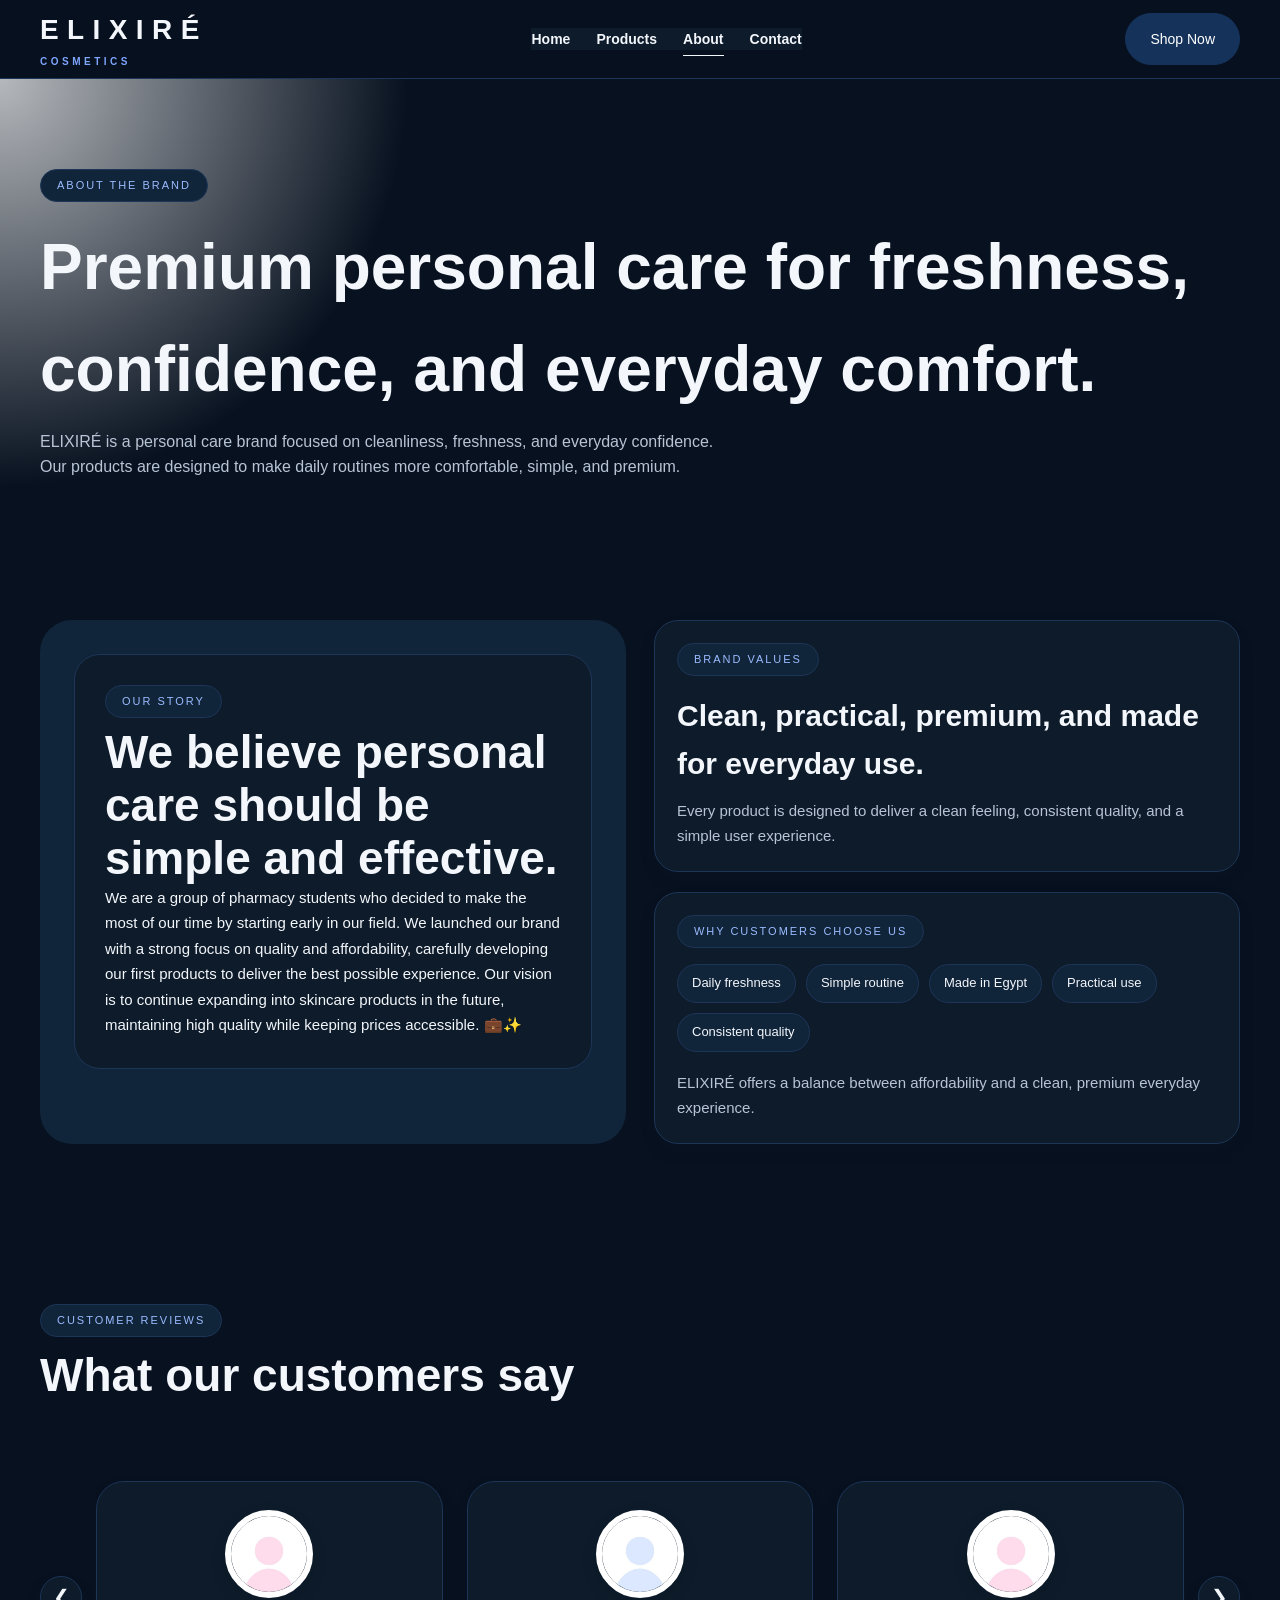
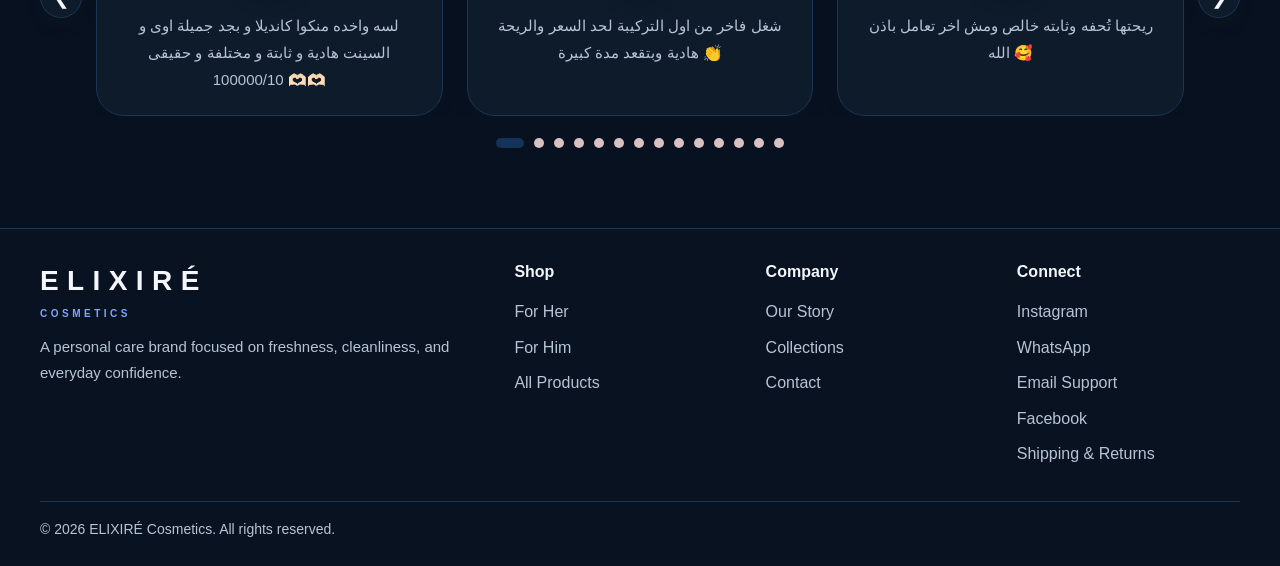
==== commit f5f9804d: "Update about.html" ====
--- a/about.html
+++ b/about.html
@@ -11,6 +11,15 @@
     document.documentElement.classList.add('dark-mode');
   }
 })();
+</script>
+  <!-- Google tag (gtag.js) -->
+<script async src="https://www.googletagmanager.com/gtag/js?id=G-PLZ33KZCZY"></script>
+<script>
+  window.dataLayer = window.dataLayer || [];
+  function gtag(){dataLayer.push(arguments);}
+  gtag('js', new Date());
+
+  gtag('config', 'G-PLZ33KZCZY');
 </script>
 <link rel="icon" type="image/png" href="images/imageselixire-logo.jpeg">
 <link rel="stylesheet" href="style.css">
@@ -228,4 +237,4 @@
 
   <script src="script.js"></script>
 </body>
-</html>+</html>
